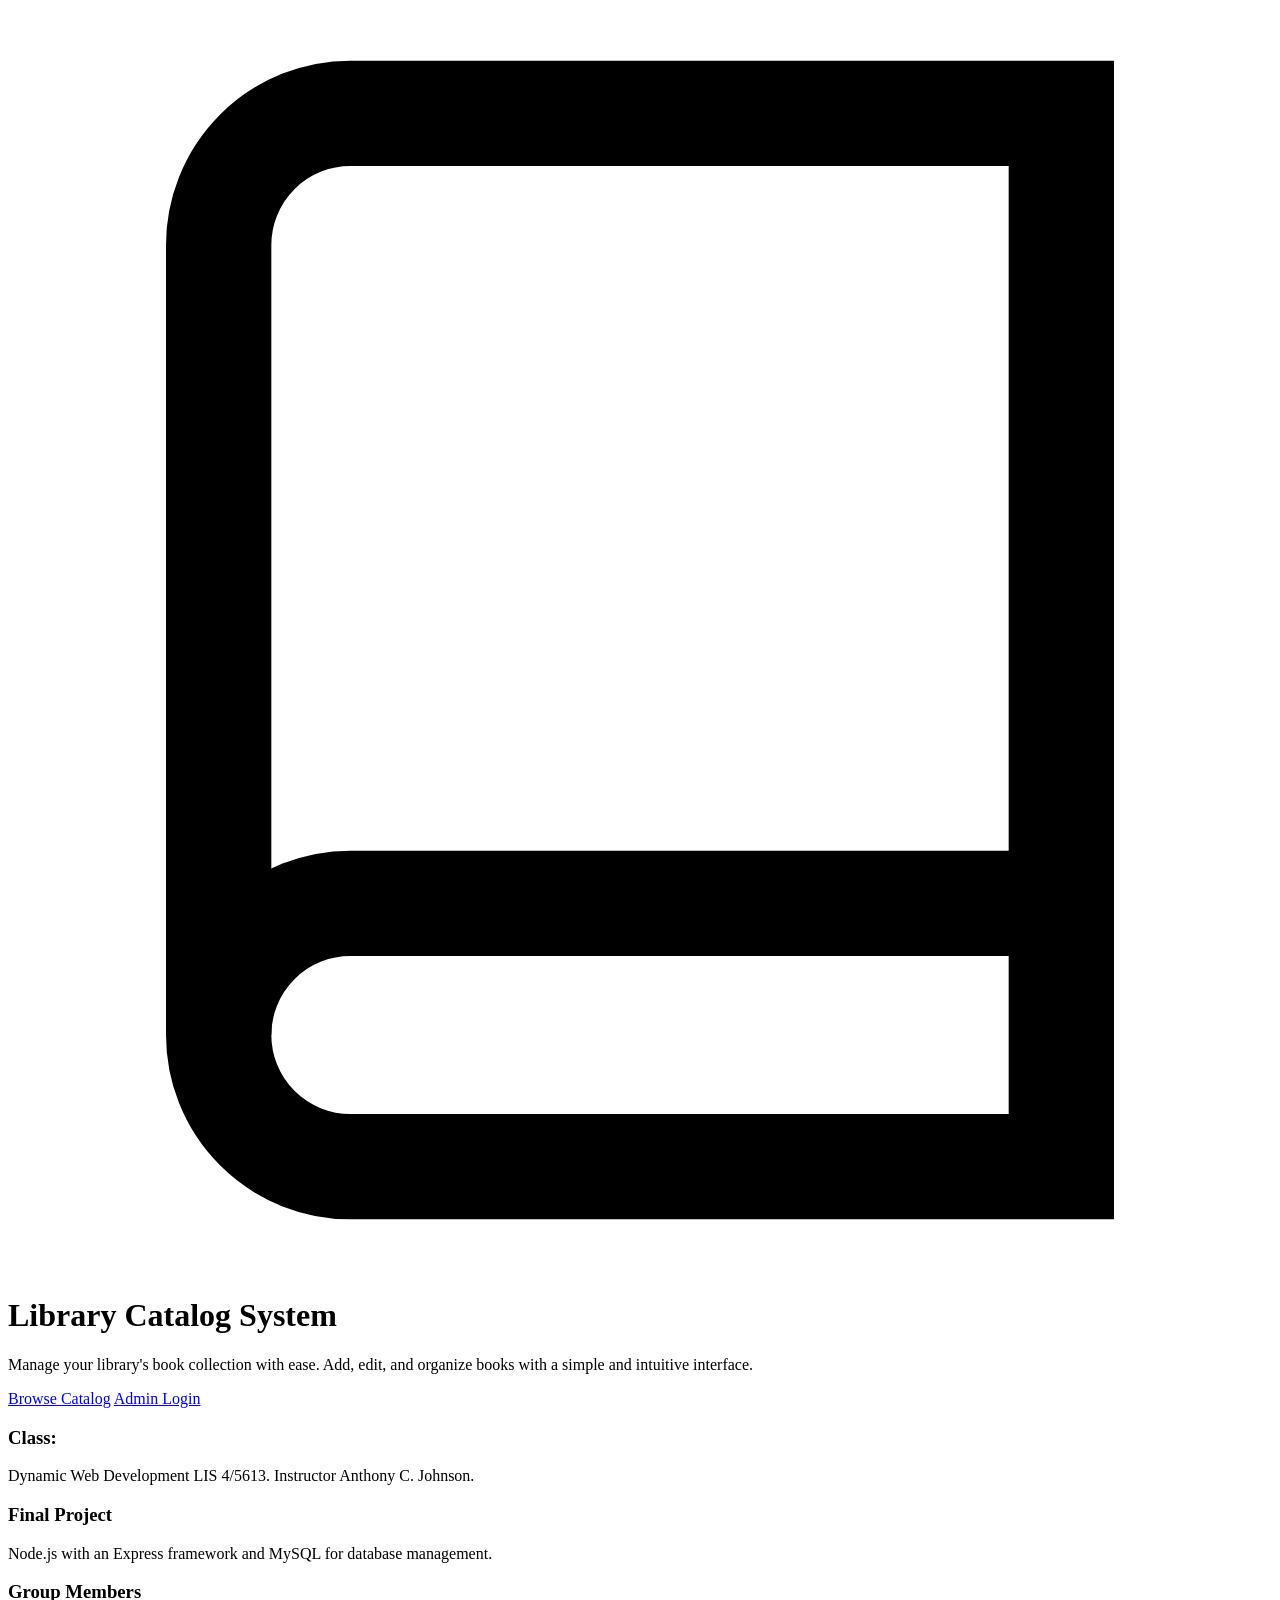
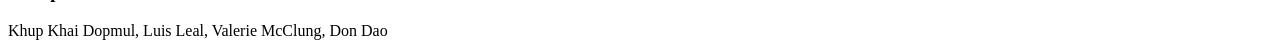
==== index.html @ 50ebd51a "Add files via upload" ====
<!DOCTYPE html>
<html lang="en">
<head>
    <meta charset="UTF-8">
    <meta name="viewport" content="width=device-width, initial-scale=1.0">
    <title>Library Catalog System</title>
    <link rel="stylesheet" href="css/styles.css">
</head>
<body>
    <div class="page-container gradient-bg">
        <div class="home-card">
            <div class="icon-circle">
                <svg class="icon-large" xmlns="http://www.w3.org/2000/svg" viewBox="0 0 24 24" fill="none" stroke="currentColor" stroke-width="2">
                    <path d="M4 19.5A2.5 2.5 0 0 1 6.5 17H20"></path>
                    <path d="M6.5 2H20v20H6.5A2.5 2.5 0 0 1 4 19.5v-15A2.5 2.5 0 0 1 6.5 2z"></path>
                </svg>
            </div>
            <h1 class="home-title">Library Catalog System</h1>
            <p class="home-description">
                Manage your library's book collection with ease. Add, edit, and organize books with a simple and intuitive interface.
            </p>
            <div class="button-group">
                <a href="catalog.html" class="btn btn-primary">Browse Catalog</a>
                <a href="login.html" class="btn btn-secondary">Admin Login</a>
            </div>
            <div class="feature-grid">
                <div class="feature-card feature-sky">
                    <h3>Class:</h3>
                    <p>Dynamic Web Development LIS 4/5613. Instructor Anthony C. Johnson.</p>
                </div>
                <div class="feature-card feature-leaf">
                    <h3>Final Project</h3>
                    <p>Node.js with an Express framework and MySQL for database management.</p>
                </div>
                <div class="feature-card feature-stone">
                    <h3>Group Members</h3>
                    <p>Khup Khai Dopmul, Luis Leal, Valerie McClung, Don Dao</p>
                </div>
            </div>
        </div>
    </div>
</body>
</html>
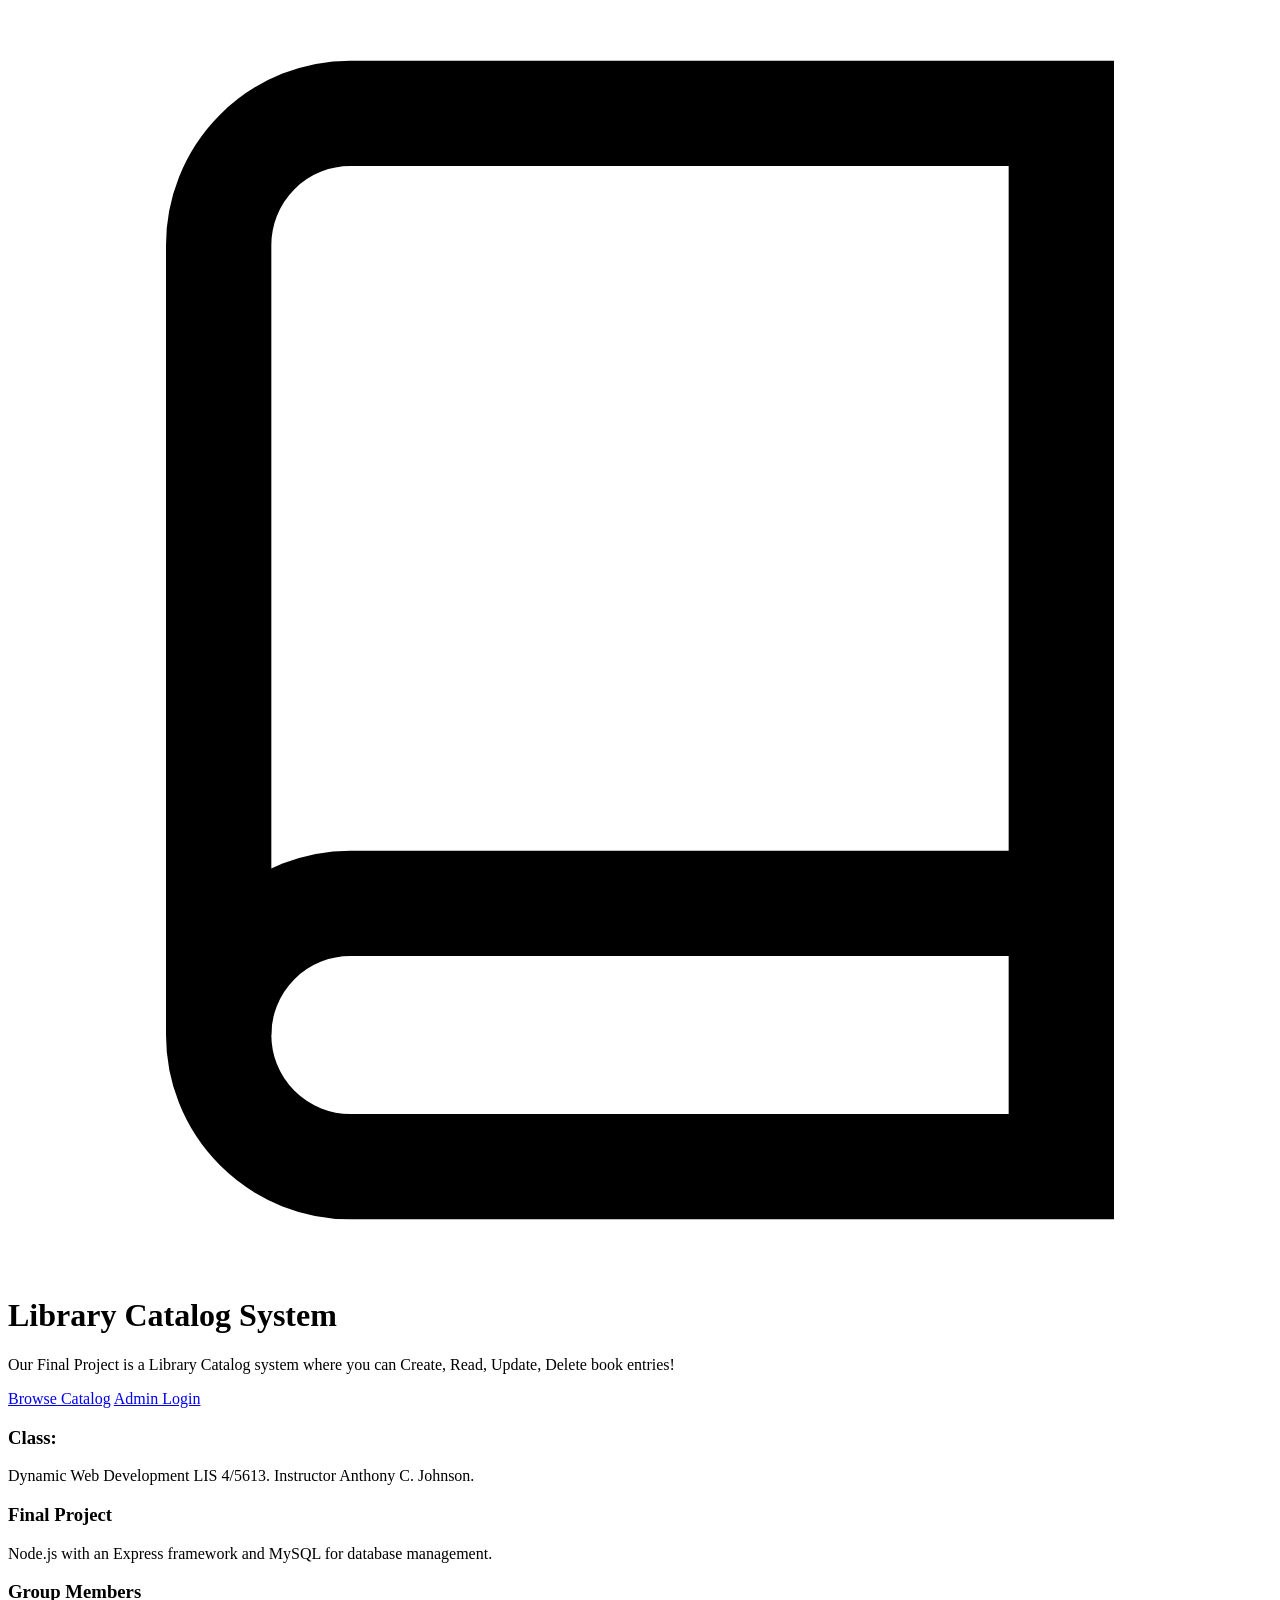
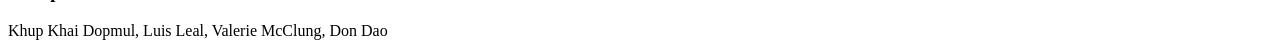
==== commit d14a27bd: "Update index.html" ====
--- a/index.html
+++ b/index.html
@@ -17,7 +17,7 @@
             </div>
             <h1 class="home-title">Library Catalog System</h1>
             <p class="home-description">
-                Manage your library's book collection with ease. Add, edit, and organize books with a simple and intuitive interface.
+                Our Final Project is a Library Catalog system where you can Create, Read, Update, Delete book entries!
             </p>
             <div class="button-group">
                 <a href="catalog.html" class="btn btn-primary">Browse Catalog</a>
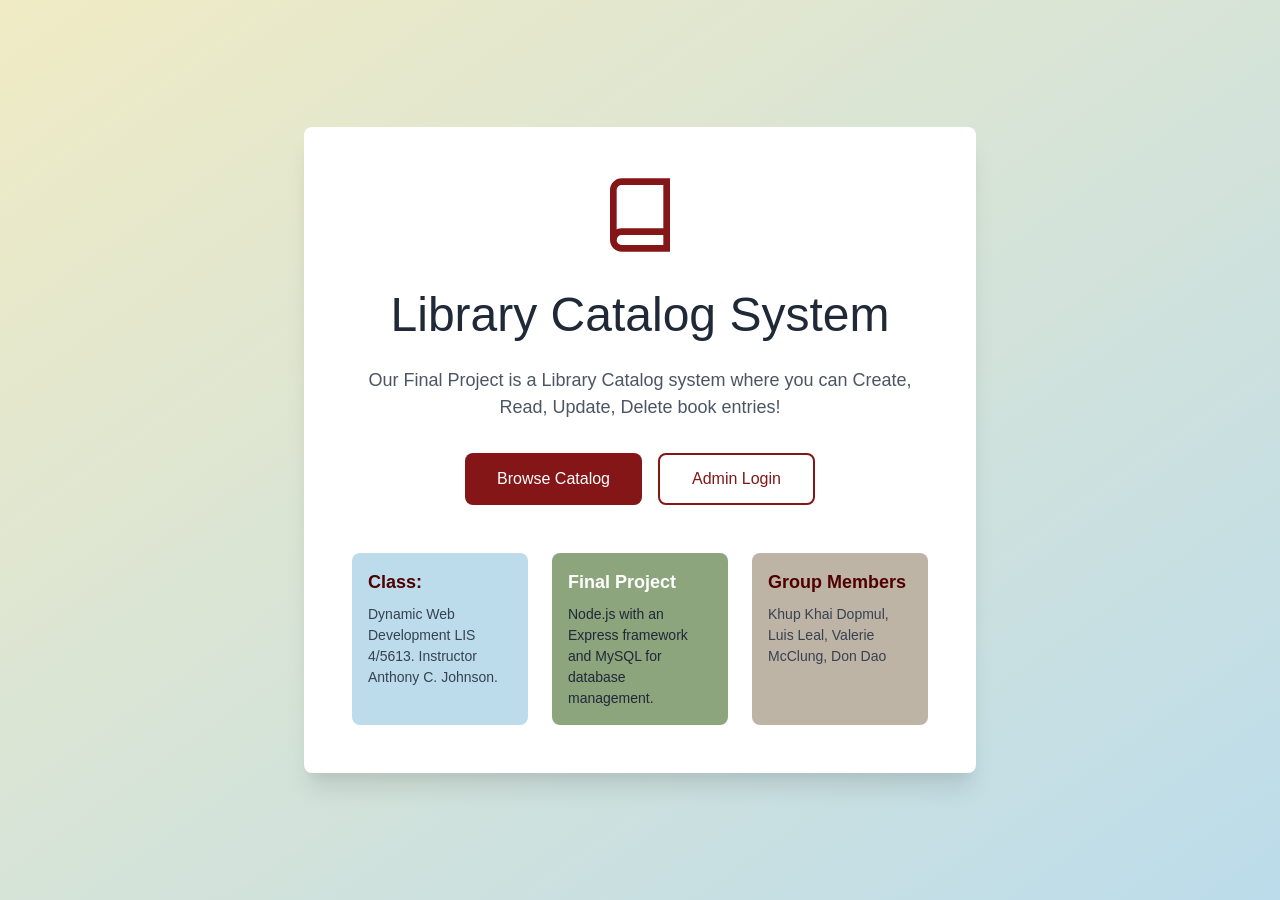
==== commit 654a9d98: "Update index.html" ====
--- a/index.html
+++ b/index.html
@@ -4,7 +4,7 @@
     <meta charset="UTF-8">
     <meta name="viewport" content="width=device-width, initial-scale=1.0">
     <title>Library Catalog System</title>
-    <link rel="stylesheet" href="css/styles.css">
+    <link rel="stylesheet" href="styles.css">
 </head>
 <body>
     <div class="page-container gradient-bg">
--- a/styles.css
+++ b/styles.css
@@ -0,0 +1,683 @@
+/* ==================== COLOR PALETTE ==================== */
+:root {
+    --cream: #F0EBC4;
+    --crimson-red: #841617;
+    --dark-crimson: #4e0002;
+    --sky: #bcdceb;
+    --leaf: #8ca57d;
+    --stone: #beb4a5;
+    --white: #ffffff;
+    --black: #000000;
+    --gray-600: #4b5563;
+    --gray-700: #374151;
+    --gray-800: #1f2937;
+}
+
+/* ==================== RESET & BASE ==================== */
+* {
+    margin: 0;
+    padding: 0;
+    box-sizing: border-box;
+}
+
+body {
+    font-family: -apple-system, BlinkMacSystemFont, 'Segoe UI', Roboto, 'Helvetica Neue', Arial, sans-serif;
+    font-size: 16px;
+    line-height: 1.5;
+    color: var(--black);
+}
+
+/* ==================== LAYOUT ==================== */
+.page-container {
+    min-height: 100vh;
+    display: flex;
+    align-items: center;
+    justify-content: center;
+    padding: 1rem;
+}
+
+.gradient-bg {
+    background: linear-gradient(to bottom right, var(--cream), var(--sky));
+}
+
+.cream-bg {
+    background-color: var(--cream);
+}
+
+.min-height {
+    min-height: 100vh;
+}
+
+/* ==================== HOME PAGE / Index ==================== */
+.home-card {
+    max-width: 42rem;
+    width: 100%;
+    background-color: var(--white);
+    border-radius: 0.5rem;
+    box-shadow: 0 20px 25px -5px rgba(0, 0, 0, 0.1), 0 10px 10px -5px rgba(0, 0, 0, 0.04);
+    padding: 2rem 3rem;
+    text-align: center;
+}
+
+.icon-circle {
+    display: flex;
+    justify-content: center;
+    margin-bottom: 1.5rem;
+}
+
+.icon-large {
+    width: 5rem;
+    height: 5rem;
+    color: var(--crimson-red);
+}
+
+.icon-medium {
+    width: 2rem;
+    height: 2rem;
+}
+
+.icon-small {
+    width: 1.25rem;
+    height: 1.25rem;
+}
+
+.home-title {
+    font-size: 2.5rem;
+    font-weight: 500;
+    margin-bottom: 1rem;
+    color: var(--gray-800);
+}
+
+.home-description {
+    font-size: 1.125rem;
+    color: var(--gray-600);
+    margin-bottom: 2rem;
+}
+
+.button-group {
+    display: flex;
+    flex-direction: column;
+    gap: 1rem;
+    margin-bottom: 3rem;
+}
+
+.feature-grid {
+    display: grid;
+    grid-template-columns: 1fr;
+    gap: 1.5rem;
+    text-align: left;
+    margin-top: 3rem;
+}
+
+.feature-card {
+    padding: 1rem;
+    border-radius: 0.5rem;
+}
+
+.feature-card h3 {
+    font-size: 1.125rem;
+    margin-bottom: 0.5rem;
+}
+
+.feature-card p {
+    font-size: 0.875rem;
+    color: var(--gray-700);
+}
+
+.feature-sky {
+    background-color: var(--sky);
+}
+
+.feature-sky h3 {
+    color: var(--dark-crimson);
+}
+
+.feature-leaf {
+    background-color: var(--leaf);
+}
+
+.feature-leaf h3 {
+    color: var(--white);
+}
+
+.feature-leaf p {
+    color: var(--gray-800);
+}
+
+.feature-stone {
+    background-color: var(--stone);
+}
+
+.feature-stone h3 {
+    color: var(--dark-crimson);
+}
+
+/* ==================== LOGIN PAGE ==================== */
+.login-card {
+    max-width: 28rem;
+    width: 100%;
+    background-color: var(--white);
+    border-radius: 0.5rem;
+    box-shadow: 0 20px 25px -5px rgba(0, 0, 0, 0.1), 0 10px 10px -5px rgba(0, 0, 0, 0.04);
+    padding: 2rem;
+}
+
+.icon-circle-small {
+    width: 4rem;
+    height: 4rem;
+    border-radius: 50%;
+    display: flex;
+    align-items: center;
+    justify-content: center;
+    margin: 0 auto 1.5rem;
+}
+
+.crimson-bg {
+    background-color: var(--crimson-red);
+}
+
+.page-title {
+    font-size: 1.875rem;
+    text-align: center;
+    margin-bottom: 0.5rem;
+    color: var(--gray-800);
+}
+
+.page-subtitle {
+    text-align: center;
+    color: var(--gray-600);
+    margin-bottom: 2rem;
+}
+
+.form-container {
+    display: flex;
+    flex-direction: column;
+    gap: 1.5rem;
+}
+
+.form-group {
+    display: flex;
+    flex-direction: column;
+}
+
+.form-group label {
+    display: block;
+    font-size: 0.875rem;
+    margin-bottom: 0.5rem;
+    color: var(--gray-700);
+    font-weight: 500;
+}
+
+.input-wrapper {
+    position: relative;
+}
+
+.input-icon {
+    position: absolute;
+    left: 0.75rem;
+    top: 50%;
+    transform: translateY(-50%);
+    width: 1.25rem;
+    height: 1.25rem;
+    color: #9ca3af;
+}
+
+.input-wrapper input {
+    width: 100%;
+    padding: 0.5rem 1rem 0.5rem 2.5rem;
+    border: 1px solid #d1d5db;
+    border-radius: 0.5rem;
+    background-color: var(--cream);
+    outline: none;
+}
+
+.input-wrapper input:focus {
+    border-color: var(--leaf);
+    box-shadow: 0 0 0 3px rgba(140, 165, 125, 0.1);
+}
+
+.form-group input,
+.form-group select,
+.form-group textarea {
+    width: 100%;
+    padding: 0.5rem 1rem;
+    border: 1px solid #d1d5db;
+    border-radius: 0.5rem;
+    background-color: var(--white);
+    outline: none;
+    font-family: inherit;
+}
+
+.form-group input:focus,
+.form-group select:focus,
+.form-group textarea:focus {
+    border-color: var(--leaf);
+    box-shadow: 0 0 0 3px rgba(140, 165, 125, 0.1);
+}
+
+.form-group textarea {
+    resize: none;
+}
+
+.error-message {
+    background-color: #f8d7da;
+    border: 1px solid var(--crimson-red);
+    color: var(--dark-crimson);
+    padding: 0.75rem 1rem;
+    border-radius: 0.5rem;
+    font-size: 0.875rem;
+}
+
+.text-center {
+    text-align: center;
+    margin-top: 1.5rem;
+}
+
+.link-crimson {
+    color: var(--crimson-red);
+    text-decoration: none;
+    font-size: 0.875rem;
+}
+
+.link-crimson:hover {
+    text-decoration: underline;
+}
+
+.info-box {
+    margin-top: 2rem;
+    padding: 1rem;
+    background-color: var(--cream);
+    border: 1px solid var(--stone);
+    border-radius: 0.5rem;
+}
+
+.info-box p {
+    font-size: 0.875rem;
+    color: var(--dark-crimson);
+}
+
+/* ==================== BUTTONS ==================== */
+.btn {
+    display: inline-flex;
+    align-items: center;
+    justify-content: center;
+    gap: 0.5rem;
+    padding: 0.75rem 2rem;
+    border-radius: 0.5rem;
+    text-decoration: none;
+    font-weight: 500;
+    transition: background-color 0.2s;
+    cursor: pointer;
+    border: none;
+    font-family: inherit;
+    font-size: 1rem;
+}
+
+.btn-primary {
+    background-color: var(--crimson-red);
+    color: var(--white);
+}
+
+.btn-primary:hover {
+    background-color: var(--dark-crimson);
+}
+
+.btn-secondary {
+    background-color: var(--white);
+    color: var(--crimson-red);
+    border: 2px solid var(--crimson-red);
+}
+
+.btn-secondary:hover {
+    background-color: var(--cream);
+}
+
+.btn-full {
+    width: 100%;
+}
+
+.btn-leaf {
+    background-color: var(--leaf);
+    color: var(--white);
+}
+
+.btn-leaf:hover {
+    background-color: #6d8a5d;
+}
+
+.btn-stone {
+    background-color: var(--stone);
+    color: var(--gray-800);
+}
+
+.btn-stone:hover {
+    background-color: #a8a295;
+}
+
+.btn-flex {
+    flex: 1;
+}
+
+.btn-white {
+    background-color: var(--white);
+    color: var(--crimson-red);
+}
+
+.btn-white:hover {
+    background-color: var(--sky);
+}
+
+.btn-dark-crimson {
+    background-color: var(--dark-crimson);
+    color: var(--white);
+}
+
+.btn-dark-crimson:hover {
+    background-color: var(--black);
+}
+
+/* ==================== HEADER ==================== */
+.header {
+    color: var(--white);
+    box-shadow: 0 10px 15px -3px rgba(0, 0, 0, 0.1), 0 4px 6px -2px rgba(0, 0, 0, 0.05);
+}
+
+.header-content {
+    max-width: 80rem;
+    margin: 0 auto;
+    padding: 1.5rem 1rem;
+    display: flex;
+    justify-content: space-between;
+    align-items: center;
+}
+
+.header-left {
+    display: flex;
+    align-items: center;
+    gap: 0.75rem;
+}
+
+.header-left h1 {
+    font-size: 1.875rem;
+    font-weight: 500;
+}
+
+.header-right {
+    display: flex;
+    align-items: center;
+    gap: 1rem;
+}
+
+.header-content-simple {
+    max-width: 56rem;
+    margin: 0 auto;
+    padding: 1.5rem 1rem;
+}
+
+.back-link {
+    display: inline-flex;
+    align-items: center;
+    gap: 0.5rem;
+    color: var(--white);
+    text-decoration: none;
+    margin-bottom: 0.75rem;
+}
+
+.back-link:hover {
+    color: #e5e7eb;
+}
+
+.header-content-simple h1 {
+    font-size: 1.875rem;
+    font-weight: 500;
+}
+
+/* ==================== MAIN CONTENT ==================== */
+.main-content {
+    max-width: 80rem;
+    margin: 0 auto;
+    padding: 2rem 1rem;
+}
+
+/* ==================== EMPTY STATE ==================== */
+.empty-state {
+    text-align: center;
+    padding: 4rem 0;
+}
+
+.stone-color {
+    color: var(--stone);
+    margin: 0 auto 1rem;
+}
+
+.dark-crimson-text {
+    font-size: 1.5rem;
+    color: var(--dark-crimson);
+    margin-bottom: 0.5rem;
+}
+
+.empty-state p {
+    color: var(--gray-600);
+    margin-bottom: 1.5rem;
+}
+
+/* ==================== BOOK GRID ==================== */
+.book-grid {
+    display: grid;
+    grid-template-columns: 1fr;
+    gap: 1.5rem;
+}
+
+.book-card {
+    background-color: var(--white);
+    border-radius: 0.5rem;
+    box-shadow: 0 4px 6px -1px rgba(0, 0, 0, 0.1), 0 2px 4px -1px rgba(0, 0, 0, 0.06);
+    overflow: hidden;
+    transition: box-shadow 0.2s;
+}
+
+.book-card:hover {
+    box-shadow: 0 20px 25px -5px rgba(0, 0, 0, 0.1), 0 10px 10px -5px rgba(0, 0, 0, 0.04);
+}
+
+.book-card img {
+    width: 100%;
+    height: 16rem;
+    object-fit: cover;
+}
+
+.book-card-content {
+    padding: 1.25rem;
+}
+
+.book-card h3 {
+    font-size: 1.25rem;
+    margin-bottom: 0.25rem;
+    color: var(--gray-800);
+}
+
+.book-card-author {
+    color: var(--gray-600);
+    margin-bottom: 0.75rem;
+}
+
+.book-card-details {
+    display: flex;
+    flex-direction: column;
+    gap: 0.25rem;
+    font-size: 0.875rem;
+    color: var(--gray-600);
+    margin-bottom: 1rem;
+}
+
+.book-card-details span {
+    font-weight: 500;
+}
+
+.book-card-description {
+    font-size: 0.875rem;
+    color: var(--gray-700);
+    margin-bottom: 1rem;
+    display: -webkit-box;
+    -webkit-line-clamp: 3;
+    -webkit-box-orient: vertical;
+    overflow: hidden;
+}
+
+.book-card-actions {
+    display: flex;
+    gap: 0.5rem;
+}
+
+/* ==================== BOOK FORM ==================== */
+.book-form {
+    background-color: var(--white);
+    border-radius: 0.5rem;
+    box-shadow: 0 4px 6px -1px rgba(0, 0, 0, 0.1), 0 2px 4px -1px rgba(0, 0, 0, 0.06);
+    padding: 2rem;
+    max-width: 56rem;
+    margin: 0 auto;
+}
+
+.form-section {
+    margin-bottom: 1.5rem;
+}
+
+.form-section label {
+    display: block;
+    font-size: 0.875rem;
+    margin-bottom: 0.5rem;
+    color: var(--gray-700);
+    font-weight: 500;
+}
+
+.image-upload-container {
+    display: flex;
+    flex-direction: column;
+    align-items: center;
+    gap: 1rem;
+}
+
+.image-preview {
+    position: relative;
+}
+
+.image-preview img {
+    width: 12rem;
+    height: 16rem;
+    object-fit: cover;
+    border-radius: 0.5rem;
+    box-shadow: 0 4px 6px -1px rgba(0, 0, 0, 0.1), 0 2px 4px -1px rgba(0, 0, 0, 0.06);
+}
+
+.remove-image-btn {
+    position: absolute;
+    top: -0.5rem;
+    right: -0.5rem;
+    background-color: var(--crimson-red);
+    color: var(--white);
+    border: none;
+    border-radius: 50%;
+    width: 2rem;
+    height: 2rem;
+    font-size: 1.5rem;
+    line-height: 1;
+    cursor: pointer;
+    display: flex;
+    align-items: center;
+    justify-content: center;
+}
+
+.remove-image-btn:hover {
+    background-color: var(--dark-crimson);
+}
+
+.upload-box {
+    width: 12rem;
+    height: 16rem;
+    border: 2px dashed var(--stone);
+    border-radius: 0.5rem;
+    display: flex;
+    flex-direction: column;
+    align-items: center;
+    justify-content: center;
+    cursor: pointer;
+    transition: border-color 0.2s;
+}
+
+.upload-box:hover {
+    border-color: var(--leaf);
+}
+
+.upload-icon {
+    width: 3rem;
+    height: 3rem;
+    color: var(--stone);
+    margin-bottom: 0.5rem;
+}
+
+.upload-box span {
+    font-size: 0.875rem;
+    color: var(--gray-600);
+}
+
+.upload-hint {
+    font-size: 0.75rem;
+    color: var(--gray-500);
+    margin-top: 0.25rem;
+}
+
+.form-grid {
+    display: grid;
+    grid-template-columns: 1fr;
+    gap: 1.5rem;
+    margin-bottom: 1.5rem;
+}
+
+.button-row {
+    display: flex;
+    gap: 1rem;
+}
+
+.loading-state {
+    text-align: center;
+    padding: 4rem 0;
+    font-size: 1.25rem;
+    color: var(--dark-crimson);
+}
+
+/* ==================== RESPONSIVE ==================== */
+@media (min-width: 640px) {
+    .button-group {
+        flex-direction: row;
+        justify-content: center;
+    }
+    
+    .home-title {
+        font-size: 3rem;
+    }
+}
+
+@media (min-width: 768px) {
+    .feature-grid {
+        grid-template-columns: repeat(3, 1fr);
+    }
+    
+    .book-grid {
+        grid-template-columns: repeat(2, 1fr);
+    }
+    
+    .form-grid {
+        grid-template-columns: repeat(2, 1fr);
+    }
+    
+    .home-card {
+        padding: 3rem;
+    }
+}
+
+@media (min-width: 1024px) {
+    .book-grid {
+        grid-template-columns: repeat(3, 1fr);
+    }
+}
